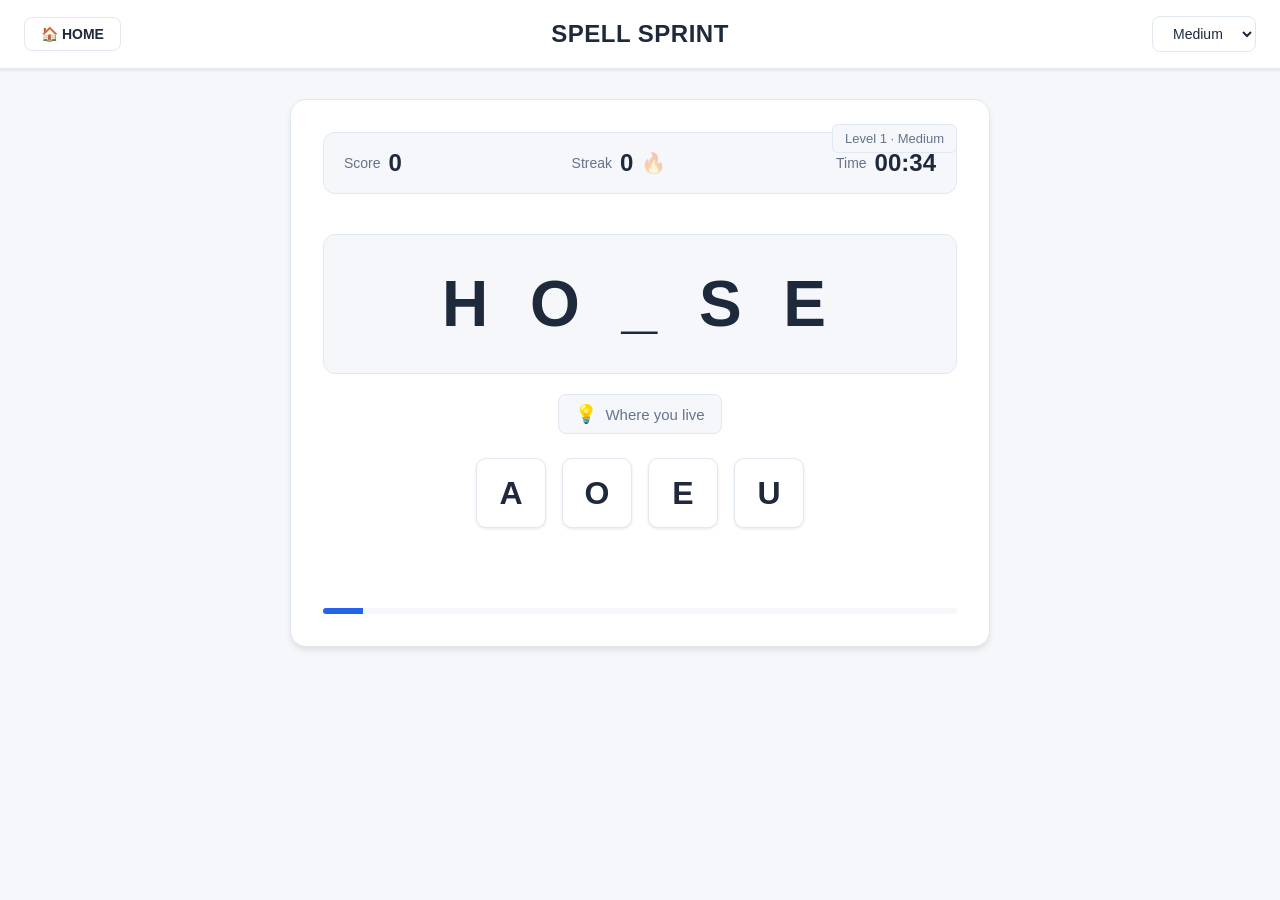
==== spell-sprint.html @ 7ef00c6e "adding 3 more new games with complete logic adding 3 more new games with complete logic" ====
<!DOCTYPE html>
<html lang="en">
<head>
  <meta charset="UTF-8" />
  <meta name="viewport" content="width=device-width, initial-scale=1.0" />
  <title>Spell Sprint - Complete the Word</title>
  <link rel="stylesheet" href="spell-sprint.css" />
</head>
<body>

  <!-- Header - Exactly same as before -->
  <header class="app-header">
    <a class="home-btn" href="index.html">🏠 HOME</a>
    <h1 class="app-title">SPELL SPRINT</h1>
    <div class="difficulty-selector">
      <select id="difficultySelect" class="difficulty-dropdown">
        <option value="easy">Easy</option>
        <option value="medium" selected>Medium</option>
        <option value="hard">Hard</option>
      </select>
    </div>
  </header>

  <!-- Main Game Container -->
  <main class="game-container">

    <!-- Stats Bar - Clean, no gradients -->
    <div class="stats-bar">
      <div class="stat-item">
        <span class="stat-label">Score</span>
        <span class="stat-value" id="score">0</span>
      </div>
      
      <div class="stat-item">
        <span class="stat-label">Streak</span>
        <span class="stat-value" id="streak">0</span>
        <span class="fire-emoji" id="fireEmoji">🔥</span>
      </div>
      
      <div class="stat-item">
        <span class="stat-label">Time</span>
        <span class="stat-value" id="timer">00:30</span>
      </div>
    </div>

    <!-- Level Badge - Clean design -->
    <div class="level-badge" id="levelBadge">Level 1 · Medium</div>

    <!-- Word Container -->
    <div class="word-container">
      <div class="incomplete-word" id="incompleteWord">C _ T</div>
    </div>

    <!-- Hint Container -->
    <div class="hint-container">
      <span class="hint-icon">💡</span>
      <span class="hint-text" id="hintText">A furry pet that meows</span>
    </div>

    <!-- Options Container (Letters) -->
    <div class="options-container" id="optionsContainer">
      <!-- Letter buttons will be generated here -->
    </div>

    <!-- Message Display -->
    <div class="message-display" id="messageDisplay"></div>

    <!-- Progress Bar - Clean solid color -->
    <div class="progress-container">
      <div class="progress-bar" id="progressBar"></div>
    </div>

    <!-- Game Over Modal - Professional style -->
    <div class="modal-overlay" id="gameOverModal">
      <div class="modal-content">
        <h2>Game Over</h2>
        <div class="modal-stats">
          <div class="modal-stat">
            <span class="modal-stat-label">Final Score</span>
            <span class="modal-stat-value" id="finalScore">0</span>
          </div>
          <div class="modal-stat">
            <span class="modal-stat-label">Best Streak</span>
            <span class="modal-stat-value" id="finalStreak">0</span>
          </div>
          <div class="modal-stat">
            <span class="modal-stat-label">Words</span>
            <span class="modal-stat-value" id="finalWords">0</span>
          </div>
        </div>
        <div class="modal-buttons">
          <button class="modal-btn primary" id="playAgainBtn">Play Again</button>
          <button class="modal-btn secondary" onclick="window.location.href='index.html'">Home</button>
        </div>
      </div>
    </div>

    <!-- Level Complete Modal - Professional style -->
    <div class="modal-overlay" id="levelCompleteModal">
      <div class="modal-content">
        <h2>Level Complete</h2>
        <p class="modal-message">Great job! Ready for the next level?</p>
        <div class="modal-buttons">
          <button class="modal-btn primary" id="continueBtn">Continue</button>
        </div>
      </div>
    </div>

  </main>

  <script src="spell-sprint.js"></script>
</body>
</html>
---- spell-sprint.css ----
* {
  margin: 0;
  padding: 0;
  box-sizing: border-box;
}

:root {
  --bg-primary: #f5f7fa;
  --bg-card: #ffffff;
  --text-primary: #1e293b;
  --text-secondary: #64748b;
  --text-light: #94a3b8;
  --accent-blue: #2563eb;
  --accent-green: #16a34a;
  --accent-red: #dc2626;
  --accent-orange: #ea580c;
  --accent-purple: #7c3aed;
  --border-color: #e2e8f0;
  --shadow-sm: 0 1px 3px rgba(0,0,0,0.1);
  --shadow-md: 0 4px 6px -1px rgba(0,0,0,0.1);
}

body {
  font-family: -apple-system, BlinkMacSystemFont, 'Segoe UI', Roboto, sans-serif;
  background: var(--bg-primary);
  color: var(--text-primary);
  min-height: 100vh;
}

/* Header - Exactly same as original */
.app-header {
  display: grid;
  grid-template-columns: 1fr auto 1fr;
  align-items: center;
  gap: 12px;
  padding: 16px 24px;
  background: white;
  border-bottom: 1px solid var(--border-color);
  box-shadow: var(--shadow-sm);
}

.home-btn {
  justify-self: start;
  text-decoration: none;
  color: var(--text-primary);
  font-weight: 600;
  background: white;
  border: 1px solid var(--border-color);
  padding: 8px 16px;
  border-radius: 8px;
  font-size: 14px;
  transition: all 0.2s;
}

.home-btn:hover {
  border-color: var(--accent-blue);
  color: var(--accent-blue);
}

.app-title {
  justify-self: center;
  font-weight: 700;
  font-size: 24px;
  color: var(--text-primary);
  letter-spacing: 0.5px;
}

.difficulty-selector {
  justify-self: end;
}

.difficulty-dropdown {
  padding: 8px 16px;
  border-radius: 8px;
  border: 1px solid var(--border-color);
  font-weight: 500;
  font-size: 14px;
  background: white;
  cursor: pointer;
  outline: none;
  color: var(--text-primary);
}

.difficulty-dropdown:hover {
  border-color: var(--accent-blue);
}

/* Game Container */
.game-container {
  max-width: 700px;
  width: 90%;
  margin: 30px auto;
  background: white;
  border-radius: 16px;
  box-shadow: var(--shadow-md);
  padding: 32px;
  border: 1px solid var(--border-color);
  position: relative;
}

/* Stats Bar - Clean design */
.stats-bar {
  display: flex;
  justify-content: space-between;
  align-items: center;
  background: var(--bg-primary);
  padding: 16px 20px;
  border-radius: 12px;
  margin-bottom: 24px;
  border: 1px solid var(--border-color);
}

.stat-item {
  display: flex;
  align-items: center;
  gap: 8px;
}

.stat-label {
  font-weight: 500;
  color: var(--text-secondary);
  font-size: 14px;
}

.stat-value {
  font-weight: 700;
  font-size: 24px;
  color: var(--text-primary);
}

.fire-emoji {
  font-size: 20px;
  opacity: 0.3;
  transition: opacity 0.3s;
}

.fire-emoji.active {
  opacity: 1;
}

/* Level Badge - Clean design */
.level-badge {
  position: absolute;
  top: 24px;
  right: 32px;
  background: var(--bg-primary);
  color: var(--text-secondary);
  padding: 6px 12px;
  border-radius: 6px;
  font-weight: 500;
  font-size: 13px;
  border: 1px solid var(--border-color);
}

/* Word Container */
.word-container {
  background: var(--bg-primary);
  border-radius: 12px;
  padding: 32px 20px;
  margin: 40px 0 20px;
  border: 1px solid var(--border-color);
}

.incomplete-word {
  font-size: 64px;
  font-weight: 700;
  text-align: center;
  letter-spacing: 12px;
  color: var(--text-primary);
  word-break: break-word;
}

/* Hint Container */
.hint-container {
  display: flex;
  align-items: center;
  justify-content: center;
  gap: 8px;
  margin: 16px 0 24px;
  padding: 8px 16px;
  background: var(--bg-primary);
  border-radius: 8px;
  border: 1px solid var(--border-color);
  width: fit-content;
  margin-left: auto;
  margin-right: auto;
}

.hint-icon {
  font-size: 18px;
}

.hint-text {
  font-size: 15px;
  font-weight: 500;
  color: var(--text-secondary);
}

/* Options Container */
.options-container {
  display: flex;
  justify-content: center;
  gap: 16px;
  flex-wrap: wrap;
  margin: 24px 0;
}

.letter-option {
  width: 70px;
  height: 70px;
  border-radius: 10px;
  border: 1px solid var(--border-color);
  background: white;
  font-size: 32px;
  font-weight: 600;
  color: var(--text-primary);
  cursor: pointer;
  transition: all 0.15s;
  display: flex;
  align-items: center;
  justify-content: center;
  box-shadow: var(--shadow-sm);
}

.letter-option:hover:not(:disabled) {
  border-color: var(--accent-blue);
  color: var(--accent-blue);
  transform: translateY(-2px);
  box-shadow: var(--shadow-md);
}

.letter-option:active:not(:disabled) {
  transform: translateY(0);
}

.letter-option.correct {
  background: var(--accent-green);
  color: white;
  border-color: var(--accent-green);
}

.letter-option.wrong {
  background: var(--accent-red);
  color: white;
  border-color: var(--accent-red);
}

.letter-option:disabled {
  opacity: 0.5;
  cursor: not-allowed;
}

/* Message Display */
.message-display {
  text-align: center;
  font-size: 15px;
  font-weight: 500;
  min-height: 36px;
  margin: 12px 0;
  padding: 8px;
  border-radius: 6px;
}

.message-display.success {
  background: #f0fdf4;
  color: var(--accent-green);
  border: 1px solid #bbf7d0;
}

.message-display.error {
  background: #fef2f2;
  color: var(--accent-red);
  border: 1px solid #fecaca;
}

/* Progress Bar */
.progress-container {
  width: 100%;
  height: 6px;
  background: var(--bg-primary);
  border-radius: 3px;
  margin: 20px 0 0;
  overflow: hidden;
}

.progress-bar {
  height: 100%;
  width: 0%;
  background: var(--accent-blue);
  transition: width 0.3s ease;
}

/* Modals - Professional design */
.modal-overlay {
  position: fixed;
  top: 0;
  left: 0;
  width: 100%;
  height: 100%;
  background: rgba(0, 0, 0, 0.5);
  display: none;
  align-items: center;
  justify-content: center;
  z-index: 1000;
}

.modal-overlay.show {
  display: flex;
}

.modal-content {
  background: white;
  padding: 32px;
  border-radius: 16px;
  text-align: center;
  max-width: 400px;
  width: 90%;
  box-shadow: 0 20px 25px -5px rgba(0,0,0,0.2);
  border: 1px solid var(--border-color);
}

.modal-content h2 {
  font-size: 28px;
  font-weight: 700;
  margin-bottom: 24px;
  color: var(--text-primary);
}

.modal-stats {
  display: flex;
  justify-content: space-around;
  margin: 24px 0;
  padding: 16px 0;
  border-top: 1px solid var(--border-color);
  border-bottom: 1px solid var(--border-color);
}

.modal-stat {
  text-align: center;
}

.modal-stat-label {
  display: block;
  font-size: 13px;
  color: var(--text-secondary);
  margin-bottom: 4px;
}

.modal-stat-value {
  font-size: 24px;
  font-weight: 700;
  color: var(--accent-blue);
}

.modal-message {
  color: var(--text-secondary);
  margin: 16px 0 24px;
  font-size: 16px;
}

.modal-buttons {
  display: flex;
  gap: 12px;
  justify-content: center;
}

.modal-btn {
  padding: 10px 24px;
  border: none;
  border-radius: 8px;
  font-size: 15px;
  font-weight: 500;
  cursor: pointer;
  transition: all 0.2s;
  border: 1px solid transparent;
}

.modal-btn.primary {
  background: var(--accent-blue);
  color: white;
}

.modal-btn.primary:hover {
  background: #1d4ed8;
}

.modal-btn.secondary {
  background: white;
  color: var(--text-primary);
  border-color: var(--border-color);
}

.modal-btn.secondary:hover {
  border-color: var(--accent-blue);
  color: var(--accent-blue);
}

/* Responsive Design */
@media (max-width: 600px) {
  .game-container {
    padding: 24px 16px;
  }
  
  .stats-bar {
    flex-direction: column;
    gap: 12px;
    align-items: stretch;
  }
  
  .stat-item {
    justify-content: space-between;
  }
  
  .letter-option {
    width: 55px;
    height: 55px;
    font-size: 28px;
  }
  
  .incomplete-word {
    font-size: 48px;
    letter-spacing: 8px;
  }
  
  .level-badge {
    position: static;
    width: fit-content;
    margin: 0 auto 16px;
  }
}

@media (max-width: 480px) {
  .letter-option {
    width: 45px;
    height: 45px;
    font-size: 24px;
  }
  
  .incomplete-word {
    font-size: 36px;
    letter-spacing: 6px;
  }
}
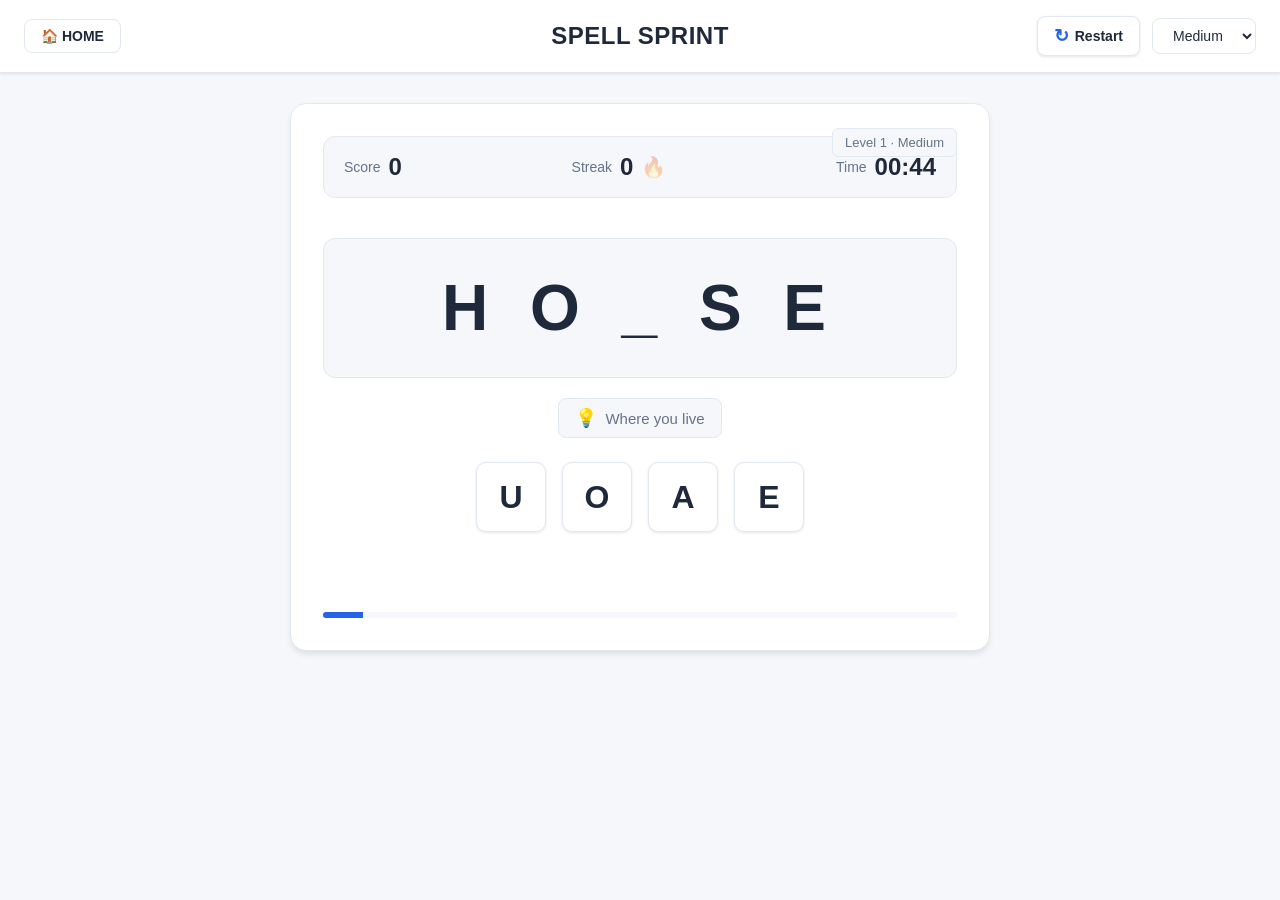
==== commit c5d7e133: "some new games" ====
--- a/spell-sprint.html
+++ b/spell-sprint.html
@@ -8,10 +8,14 @@
 </head>
 <body>
 
-  <!-- Header - Exactly same as before -->
   <header class="app-header">
-    <a class="home-btn" href="index.html">🏠 HOME</a>
-    <h1 class="app-title">SPELL SPRINT</h1>
+  <a class="home-btn" href="index.html">🏠 HOME</a>
+  <h1 class="app-title">SPELL SPRINT</h1>
+  <div class="header-controls">
+    <button class="restart-btn" id="headerRestartBtn" title="Restart Game">
+      <span class="restart-icon">↻</span>
+      <span class="restart-text">Restart</span>
+    </button>
     <div class="difficulty-selector">
       <select id="difficultySelect" class="difficulty-dropdown">
         <option value="easy">Easy</option>
@@ -19,7 +23,8 @@
         <option value="hard">Hard</option>
       </select>
     </div>
-  </header>
+  </div>
+</header>
 
   <!-- Main Game Container -->
   <main class="game-container">
--- a/spell-sprint.css
+++ b/spell-sprint.css
@@ -27,7 +27,7 @@
   min-height: 100vh;
 }
 
-/* Header - Exactly same as original */
+/* Header - Original color scheme with restart button */
 .app-header {
   display: grid;
   grid-template-columns: 1fr auto 1fr;
@@ -65,6 +65,72 @@
   letter-spacing: 0.5px;
 }
 
+.header-controls {
+  justify-self: end;
+  display: flex;
+  align-items: center;
+  gap: 12px;
+}
+
+/* Restart Button - Original color scheme */
+.restart-btn {
+  display: flex;
+  align-items: center;
+  gap: 6px;
+  padding: 8px 16px;
+  background: white;
+  border: 1px solid var(--border-color);
+  border-radius: 8px;
+  color: var(--text-primary);
+  font-weight: 600;
+  font-size: 14px;
+  cursor: pointer;
+  transition: all 0.2s;
+  box-shadow: var(--shadow-sm);
+}
+
+.restart-btn:hover {
+  border-color: var(--accent-blue);
+  color: var(--accent-blue);
+  transform: translateY(-1px);
+  box-shadow: var(--shadow-md);
+}
+
+.restart-btn:active {
+  transform: translateY(0);
+  box-shadow: var(--shadow-sm);
+}
+
+.restart-icon {
+  font-size: 18px;
+  display: inline-block;
+  transition: transform 0.3s;
+  color: var(--accent-blue);
+}
+
+.restart-btn:hover .restart-icon {
+  transform: rotate(180deg);
+}
+
+.restart-text {
+  display: inline-block;
+}
+
+@media (max-width: 600px) {
+  .restart-text {
+    display: none;
+  }
+  
+  .restart-btn {
+    padding: 8px 12px;
+  }
+  
+  .restart-icon {
+    font-size: 20px;
+    margin: 0;
+  }
+}
+
 .difficulty-selector {
   justify-self: end;
 }
@@ -76,15 +142,21 @@
   font-weight: 500;
   font-size: 14px;
   background: white;
+  color: var(--text-primary);
   cursor: pointer;
   outline: none;
-  color: var(--text-primary);
+  transition: all 0.2s;
 }
 
 .difficulty-dropdown:hover {
   border-color: var(--accent-blue);
-}
-
+  color: var(--accent-blue);
+}
+
+.difficulty-dropdown option {
+  background: white;
+  color: var(--text-primary);
+}
 /* Game Container */
 .game-container {
   max-width: 700px;
